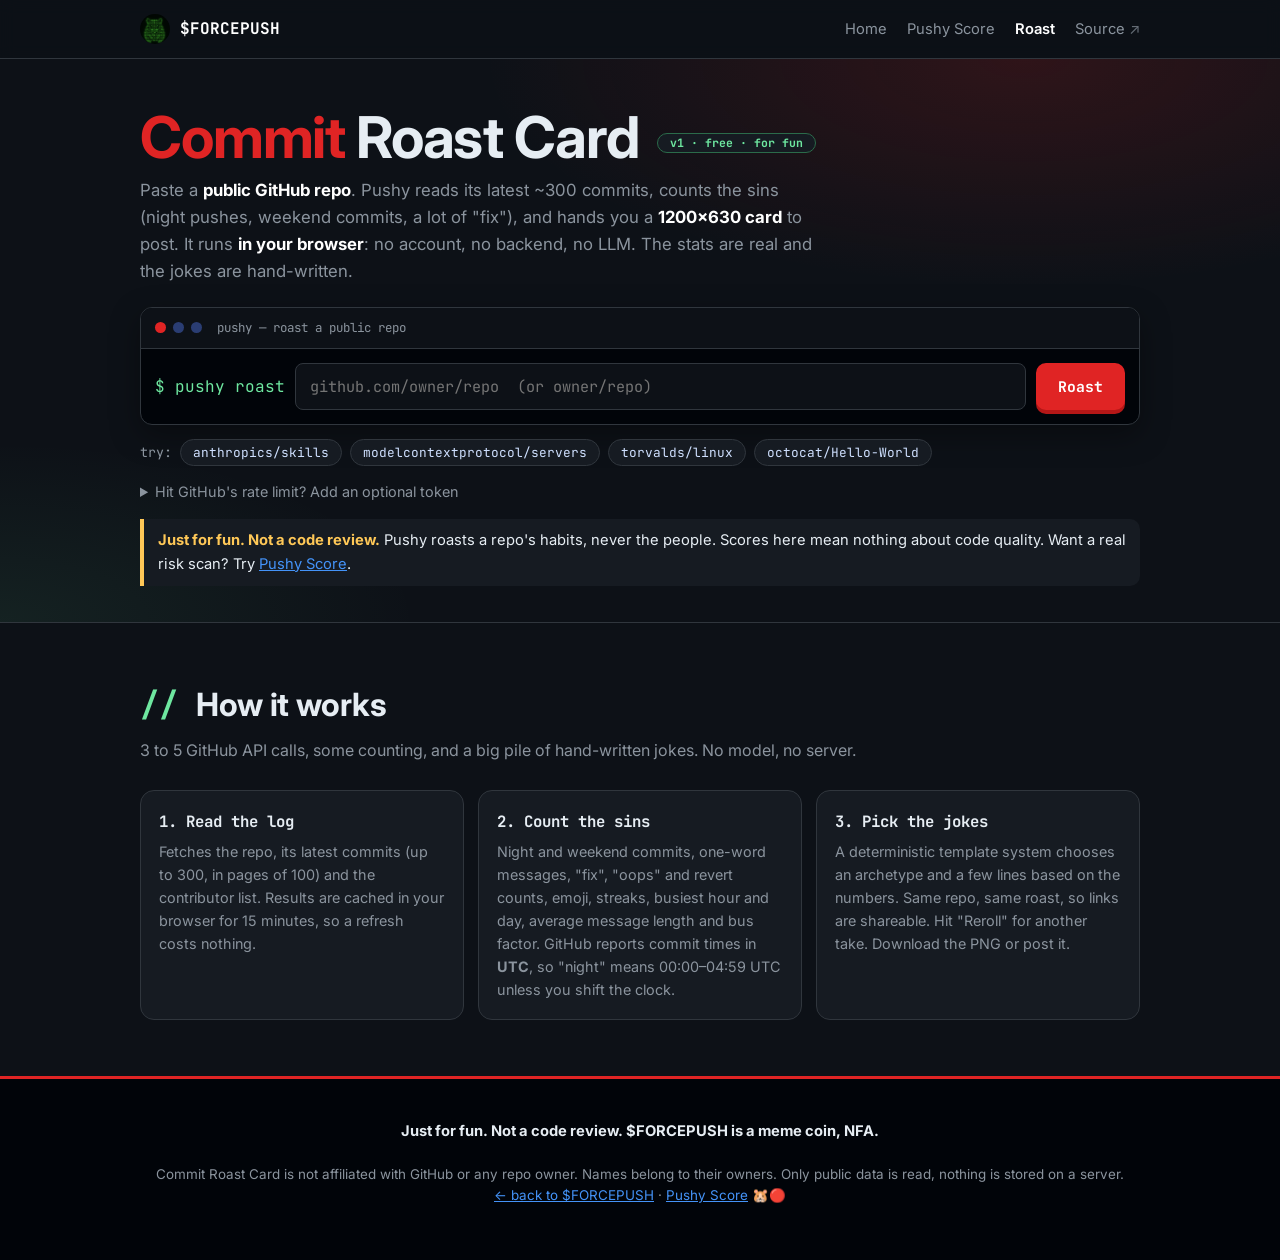
==== roast/index.html @ abfd8103 "Pushy Action v1 live, add Commit Roast Card" ====
<!DOCTYPE html>
<html lang="en">
<head>
<meta charset="utf-8">
<meta name="viewport" content="width=device-width, initial-scale=1">
<title>Commit Roast Card — get your repo roasted by Pushy | $FORCEPUSH</title>
<meta name="description" content="Paste a public GitHub repo and get a shareable 1200×630 roast card built from its real commit stats. Free, client-side, no LLM. Just for fun, not a code review.">
<meta name="theme-color" content="#0d1117">
<link rel="icon" type="image/jpeg" href="../pp-avatar.jpg">
<link rel="preconnect" href="https://fonts.googleapis.com">
<link rel="preconnect" href="https://fonts.gstatic.com" crossorigin>
<link href="https://fonts.googleapis.com/css2?family=Inter:wght@400;500;600;700;800&family=JetBrains+Mono:wght@400;500;600;700&display=swap" rel="stylesheet">
<link rel="stylesheet" href="roast.css">
</head>
<body>

<nav>
  <div class="wrap">
    <a class="brand" href="../"><img src="../pp-avatar.jpg" alt="" width="30" height="30">$FORCEPUSH</a>
    <ul>
      <li><a href="../">Home</a></li>
      <li><a href="../score/">Pushy Score</a></li>
      <li><a href="./" class="on" aria-current="page">Roast</a></li>
      <li><a href="https://github.com/forcepushcoin/pushy" target="_blank" rel="noopener noreferrer" class="ext">Source</a></li>
    </ul>
  </div>
</nav>

<header class="hero" id="top">
  <div class="wrap">
    <h1><span>Commit</span> Roast Card <span class="pill live">v1 · free · for fun</span></h1>
    <p class="lead">Paste a <b>public GitHub repo</b>. Pushy reads its latest ~300 commits, counts the sins (night pushes, weekend commits, a lot of "fix"), and hands you a <b>1200×630 card</b> to post. It runs <b>in your browser</b>: no account, no backend, no LLM. The stats are real and the jokes are hand-written.</p>

    <div class="term">
      <div class="bar"><i></i><i></i><i></i><span>pushy — roast a public repo</span></div>
      <form class="scanform" id="form" autocomplete="off">
        <span class="ps">$ pushy roast</span>
        <input type="text" id="repo" name="repo" placeholder="github.com/owner/repo  (or owner/repo)" aria-label="GitHub repository" spellcheck="false" autocapitalize="off">
        <button class="btn primary" id="go" type="submit">Roast</button>
      </form>
    </div>

    <div class="chips" id="examples"><small>try:</small></div>

    <details class="tok">
      <summary>Hit GitHub's rate limit? Add an optional token</summary>
      <p style="margin:8px 0 0">Anonymous GitHub API access is limited to <b>60 requests/hour per IP</b>; a roast uses 3 to 5. A token (no scopes needed) raises that to 5,000. It stays in this tab's memory, is sent only to <code>api.github.com</code>, and is never saved.</p>
      <input type="password" id="token" placeholder="github_pat_… (optional)" autocomplete="off" spellcheck="false" aria-label="Optional GitHub token">
    </details>

    <div class="always"><b>Just for fun. Not a code review.</b> Pushy roasts a repo's habits, never the people. Scores here mean nothing about code quality. Want a real risk scan? Try <a href="../score/">Pushy Score</a>.</div>
  </div>
</header>

<section id="progress" hidden>
  <div class="wrap">
    <div class="term"><div class="bar"><i></i><i></i><i></i><span id="progtitle">warming up the grill…</span></div>
      <div class="pbar"><div class="pbar-top"><b id="pbar-msg">Sniffing around…</b><span id="pbar-n"></span></div><div class="pbar-track done" role="progressbar" aria-valuemin="0" aria-valuemax="100" aria-valuenow="0" id="pbar-track"><span id="pbar-fill" style="width:4%"></span></div></div>
    </div>
  </div>
</section>

<section id="error" hidden><div class="wrap" id="errbox"></div></section>

<section id="result" hidden>
  <div class="wrap">
    <div class="cardwrap">
      <div class="cardbox"><canvas id="card" width="1200" height="630" role="img" aria-label="Your roast card"></canvas></div>
      <aside class="side" id="side"></aside>
    </div>
    <div class="runmeta" id="runmeta"></div>
    <div class="receipts" id="receipts"></div>
  </div>
</section>

<section id="how">
  <div class="wrap">
    <h2><span class="c">// </span>How it works</h2>
    <p class="sub">3 to 5 GitHub API calls, some counting, and a big pile of hand-written jokes. No model, no server.</p>
    <div class="cards">
      <div class="card"><h3>1. Read the log</h3><p>Fetches the repo, its latest commits (up to 300, in pages of 100) and the contributor list. Results are cached in your browser for 15 minutes, so a refresh costs nothing.</p></div>
      <div class="card"><h3>2. Count the sins</h3><p>Night and weekend commits, one-word messages, "fix", "oops" and revert counts, emoji, streaks, busiest hour and day, average message length and bus factor. GitHub reports commit times in <b>UTC</b>, so "night" means 00:00–04:59 UTC unless you shift the clock.</p></div>
      <div class="card"><h3>3. Pick the jokes</h3><p>A deterministic template system chooses an archetype and a few lines based on the numbers. Same repo, same roast, so links are shareable. Hit "Reroll" for another take. Download the PNG or post it.</p></div>
    </div>
  </div>
</section>

<footer>
  <div class="wrap">
    <p class="foot"><b>Just for fun. Not a code review. $FORCEPUSH is a meme coin, NFA.</b></p>
    <p class="copy">Commit Roast Card is not affiliated with GitHub or any repo owner. Names belong to their owners. Only public data is read, nothing is stored on a server.<br><a href="../">← back to $FORCEPUSH</a> · <a href="../score/">Pushy Score</a> 🐹🔴</p>
  </div>
</footer>
<div class="toast" id="toast" role="status"></div>

<script src="roast.js"></script>
<script src="card.js"></script>
<script src="app.js"></script>
</body>
</html>
---- roast/roast.css ----
:root{
  --navy:#0d1117; --navy-2:#161b22; --navy-3:#010409;
  --red:#e02424; --red-d:#b51717;
  --ink:#e6edf3; --muted:#8b949e; --line:#30363d;
  --green:#6ee7a0; --amber:#ffc857; --orange:#f08a24;
  --mono: "JetBrains Mono", ui-monospace, SFMono-Regular, Menlo, Consolas, "Liberation Mono", monospace;
  --sans: "Inter", system-ui, -apple-system, "Segoe UI", Roboto, Helvetica, Arial, sans-serif;
}
*{box-sizing:border-box}
html{scroll-behavior:smooth}
body{margin:0;background:var(--navy);color:var(--ink);font-family:var(--sans);line-height:1.6;-webkit-font-smoothing:antialiased}
a{color:#4493f8} a:hover{color:#79b8ff}
code,.mono{font-family:var(--mono)}
.wrap{max-width:1040px;margin:0 auto;padding:0 20px}
section{padding:56px 0;border-top:1px solid var(--line)}
h2{font-size:clamp(1.5rem,3.2vw,2rem);margin:0 0 8px;letter-spacing:-.01em}
h2 .c{color:var(--green);font-family:var(--mono)}
h3{margin:0 0 6px}
.sub{color:var(--muted);margin:0 0 26px}
[hidden]{display:none!important}

nav{position:sticky;top:0;z-index:10;background:rgba(13,17,23,.92);backdrop-filter:blur(8px);border-bottom:1px solid var(--line)}
nav .wrap{display:flex;align-items:center;justify-content:space-between;height:58px}
nav .brand{font-family:var(--mono);font-weight:700;color:#fff;text-decoration:none;display:flex;align-items:center;gap:10px}
nav .brand img{width:30px;height:30px;border-radius:50%}
nav ul a.ext::after{content:" ↗";opacity:.7}
nav ul{display:flex;gap:20px;list-style:none;margin:0;padding:0}
nav ul a{color:var(--muted);text-decoration:none;font-size:.92rem}
nav ul a:hover{color:#fff}

.hero{padding:48px 0 44px;border-top:0;background:radial-gradient(900px 380px at 80% 0%,rgba(224,36,36,.16),transparent 60%),radial-gradient(700px 300px at 0% 100%,rgba(110,231,160,.08),transparent 60%)}
.hero h1{font-size:clamp(2.2rem,6vw,3.6rem);line-height:1.05;margin:0 0 10px;letter-spacing:-.02em}
.hero h1 span{color:var(--red)}
.pill{display:inline-block;font-family:var(--mono);font-size:.74rem;border:1px solid var(--line);background:var(--navy-2);color:var(--muted);border-radius:999px;padding:3px 12px;vertical-align:middle;margin-left:8px;letter-spacing:0}
.pill.live{color:var(--green);border-color:#2b6b4a}
.lead{color:var(--muted);max-width:680px;margin:0 0 22px;font-size:1.05rem}
.lead b{color:#fff}

/* terminal-style form */
.term{background:var(--navy-3);border:1px solid var(--line);border-radius:12px;overflow:hidden;box-shadow:0 10px 30px rgba(0,0,0,.35)}
.term .bar{display:flex;gap:7px;align-items:center;padding:10px 14px;background:#0d1117;border-bottom:1px solid var(--line)}
.term .bar i{width:11px;height:11px;border-radius:50%;background:#2a3d73;display:block}
.term .bar i:first-child{background:var(--red)}
.term .bar span{margin-left:8px;color:var(--muted);font-family:var(--mono);font-size:.78rem}
.scanform{display:flex;gap:10px;align-items:center;padding:14px;flex-wrap:wrap}
.scanform .ps{font-family:var(--mono);color:var(--green);white-space:nowrap}
.scanform input[type=text]{flex:1 1 280px;min-width:0;background:#0d1117;border:1px solid var(--line);color:#fff;border-radius:8px;padding:12px 14px;font-family:var(--mono);font-size:.95rem;outline:none}
.scanform input[type=text]:focus{border-color:var(--green);box-shadow:0 0 0 3px rgba(110,231,160,.15)}
.btn{display:inline-block;padding:12px 20px;border-radius:10px;font-weight:700;text-decoration:none;font-family:var(--mono);font-size:.92rem;border:2px solid var(--red);cursor:pointer;transition:transform .08s,background .15s;color:#fff;background:transparent}
.btn.primary{background:var(--red);box-shadow:0 4px 0 var(--red-d)}
.btn.primary:active{transform:translateY(3px);box-shadow:0 1px 0 var(--red-d)}
.btn.primary[disabled]{opacity:.6;cursor:progress}
.btn.ghost:hover{background:var(--navy-2)}
.btn.sm{padding:8px 14px;font-size:.82rem;border-radius:8px}
.chips{display:flex;flex-wrap:wrap;gap:8px;margin:14px 0 0;align-items:center}
.chips small{color:var(--muted);font-family:var(--mono)}
.chip{font-family:var(--mono);font-size:.8rem;background:var(--navy-2);color:#cfe0ff;border:1px solid var(--line);border-radius:999px;padding:4px 12px;cursor:pointer}
.chip:hover{border-color:var(--green);color:#fff}
.chip.on{background:var(--green);color:var(--navy);border-color:var(--green);font-weight:700}
details.tok{margin-top:14px;color:var(--muted);font-size:.9rem}
details.tok summary{cursor:pointer}
details.tok input{background:#0d1117;border:1px solid var(--line);color:#fff;border-radius:8px;padding:8px 12px;font-family:var(--mono);width:min(420px,100%);margin-top:8px}
.always{margin-top:16px;padding:10px 14px;border-left:4px solid var(--amber);background:var(--navy-2);border-radius:0 10px 10px 0;font-size:.92rem}
.always b{color:var(--amber)}

/* progress */
#progress pre{margin:0;padding:16px 18px;font-family:var(--mono);font-size:.88rem;line-height:1.7;white-space:pre-wrap;color:#cfe0ff;min-height:120px}
#progress .ok{color:var(--green)} #progress .d{color:var(--muted)} #progress .e{color:#ff7b7b}
.cur{display:inline-block;width:.55em;height:1.05em;background:#cfe0ff;vertical-align:-2px;animation:blink 1s steps(1) infinite}
@keyframes blink{50%{opacity:0}}

/* error */
.errbox{border:2px solid var(--red);background:#1a0f1f;border-radius:14px;padding:22px 24px}
.errbox h3{color:#ff8a8a;font-size:1.2rem}
.errbox p{margin:6px 0;color:var(--ink)}
.errbox ul{margin:8px 0 0;padding-left:20px;color:var(--muted)}

/* result */

.panel{margin-top:22px}
.panel h2{font-size:1.35rem}

.fix b,.why b{font-family:var(--mono);font-size:.78rem;text-transform:uppercase;letter-spacing:.04em;color:var(--muted)}

.row{display:flex;flex-wrap:wrap;gap:10px}

/* how / rules */
.cards{display:grid;grid-template-columns:repeat(3,1fr);gap:14px}
.card{background:var(--navy-2);border:1px solid var(--line);border-radius:14px;padding:18px}
.card h3{font-family:var(--mono);font-size:.98rem}
.card p{margin:0;color:var(--muted);font-size:.9rem}

footer{background:var(--navy-3);border-top:3px solid var(--red);padding:26px 0 40px}
.copy{margin-top:20px;color:var(--muted);font-size:.84rem;text-align:center}
.toast{position:fixed;left:50%;bottom:24px;transform:translateX(-50%) translateY(20px);background:#fff;color:var(--navy);padding:10px 16px;border-radius:10px;font-weight:700;opacity:0;pointer-events:none;transition:.2s;z-index:50}
.toast.show{opacity:1;transform:translateX(-50%)}

@media (max-width:900px){
  .cards{grid-template-columns:1fr 1fr}
  nav ul{display:none}
}
@media (max-width:520px){
  section{padding:42px 0}
}
@media (prefers-reduced-motion:reduce){html{scroll-behavior:auto}.cur{animation:none}}

/* compact disclaimer */
.minidisc{margin:26px 0 0;padding:8px 14px;border:1px solid var(--line);border-left:3px solid var(--amber);border-radius:8px;background:rgba(255,200,87,.04);font-size:.8rem;color:var(--muted);font-family:var(--mono);line-height:1.5}
.minidisc p{margin:0}.minidisc b{color:var(--amber);font-weight:600}
.minidisc ul{margin:8px 0 2px;padding-left:18px;font-family:var(--sans);font-size:.86rem}.minidisc li{margin:4px 0}.minidisc strong{color:var(--ink)}
.linkbtn{background:none;border:0;padding:0 0 0 6px;color:var(--green);font:inherit;text-decoration:underline;cursor:pointer}
/* progress bar */
.pbar{padding:16px 18px 4px}
.pbar-top{display:flex;justify-content:space-between;gap:12px;font-family:var(--mono);font-size:.9rem;color:var(--ink)}
.pbar-top span{color:var(--green)}
.pbar-track{height:12px;margin-top:10px;border-radius:999px;background:var(--navy-3);border:1px solid var(--line);overflow:hidden}
.pbar-track span{display:block;height:100%;width:0;background:repeating-linear-gradient(135deg,var(--green) 0 10px,#4fc88a 10px 20px);background-size:28px 28px;border-radius:999px;transition:width .15s linear;animation:pstripe .9s linear infinite}
.pbar-track.done span{animation:none;background:var(--green)}
.pbar-sub{margin-top:8px;font-family:var(--mono);font-size:.76rem;color:var(--muted);min-height:1.2em;white-space:nowrap;overflow:hidden;text-overflow:ellipsis}
@keyframes pstripe{to{background-position:28px 0}}
@media (prefers-reduced-motion:reduce){.pbar-track span{animation:none}}

/* ---- Roast-specific ---- */
nav ul a.on{color:#fff;font-weight:600}
.hero h1 .pill{font-size:.72rem}
.hero{padding-bottom:36px}
.cardwrap{display:grid;grid-template-columns:minmax(0,1.6fr) minmax(0,1fr);gap:22px;align-items:start}
.cardbox{background:var(--navy-3);border:1px solid var(--line);border-radius:14px;padding:10px;box-shadow:0 10px 30px rgba(0,0,0,.35)}
.cardbox canvas{display:block;width:100%;height:auto;border-radius:8px;aspect-ratio:1200/630}
.side{background:var(--navy-2);border:1px solid var(--line);border-radius:14px;padding:18px 20px}
.side h2{font-size:1.4rem;margin:0 0 2px;color:var(--green);line-height:1.15}
.side .repoline{font-family:var(--mono);font-size:.82rem;color:var(--muted);margin:0 0 10px;word-break:break-all}
.side .roasttext{margin:0 0 14px;font-size:.98rem;color:var(--ink)}
.side .roasttext span{display:inline}
.actions{display:flex;flex-wrap:wrap;gap:10px;margin:6px 0 4px}
.themes{margin:14px 0 4px;display:flex;flex-wrap:wrap;gap:8px;align-items:center}
.themes small,.opt small{color:var(--muted);font-family:var(--mono);font-size:.76rem}
.opt{display:flex;flex-wrap:wrap;gap:10px;align-items:center;margin-top:10px}
.opt select{background:var(--navy-3);border:1px solid var(--line);color:var(--ink);border-radius:8px;padding:6px 8px;font-family:var(--mono);font-size:.8rem}
.planned{font-family:var(--mono);font-size:.7rem;color:var(--muted);border:1px dashed var(--line);border-radius:999px;padding:2px 10px}
.xnote{font-size:.76rem;color:var(--muted);margin:8px 0 0}
.runmeta{font-family:var(--mono);font-size:.76rem;color:var(--muted);margin:14px 2px 0}
.receipts{margin-top:30px}
.receipts h2{font-size:1.35rem;margin:0 0 12px}
.stats{display:grid;grid-template-columns:repeat(6,1fr);gap:10px}
.stat{background:var(--navy-2);border:1px solid var(--line);border-radius:12px;padding:12px 12px 10px}
.stat b{display:block;font-family:var(--mono);font-size:1.35rem;color:#fff;line-height:1.2}
.stat span{display:block;color:var(--muted);font-size:.74rem;line-height:1.3;margin-top:2px}
.twocol{display:grid;grid-template-columns:1fr 1fr;gap:14px;margin-top:14px}
.box{background:var(--navy-2);border:1px solid var(--line);border-radius:12px;padding:14px 16px;min-width:0}
.box h3{font-family:var(--mono);font-size:.86rem;margin:0 0 10px;color:var(--muted);font-weight:600;text-transform:uppercase;letter-spacing:.04em}
.hist{display:flex;align-items:flex-end;gap:3px;height:96px}
.hist i{flex:1;background:#2f6f50;border-radius:3px 3px 0 0;min-height:2px;display:block}
.hist i.night{background:var(--red)}
.histlab{display:flex;justify-content:space-between;font-family:var(--mono);font-size:.68rem;color:var(--muted);margin-top:4px}
.wdays{display:flex;flex-direction:column;gap:5px}
.wd{display:grid;grid-template-columns:34px 1fr 34px;gap:8px;align-items:center;font-family:var(--mono);font-size:.74rem;color:var(--muted)}
.wd div{height:8px;background:#21262d;border-radius:6px;overflow:hidden}.wd div i{display:block;height:100%;background:var(--green);border-radius:6px}
.wd.we div i{background:var(--amber)}
.tags{display:flex;flex-wrap:wrap;gap:6px}
.tag{font-family:var(--mono);font-size:.78rem;border:1px solid var(--line);border-radius:999px;padding:3px 10px;background:var(--navy-3);color:#cfe0ff}
.tag em{font-style:normal;color:var(--muted);margin-left:4px}
.msgs{list-style:none;margin:0;padding:0;font-family:var(--mono);font-size:.8rem}
.msgs li{padding:4px 0;border-bottom:1px dotted rgba(255,255,255,.1);word-break:break-word;color:#cfe0ff}
.msgs li em{font-style:normal;color:var(--muted);margin-left:6px}
.caveat{margin-top:14px;font-size:.82rem;color:var(--muted)}
.empty{color:var(--muted);font-size:.86rem;margin:0}
#progress .pbar{padding-bottom:16px}
footer .foot{text-align:center;font-size:.92rem;color:var(--ink)}
@media (max-width:900px){.cardwrap{grid-template-columns:1fr}.stats{grid-template-columns:repeat(3,1fr)}.twocol{grid-template-columns:1fr}.cards{grid-template-columns:1fr}}
@media (max-width:520px){.stats{grid-template-columns:repeat(2,1fr)}.actions .btn{flex:1 1 140px;text-align:center}}
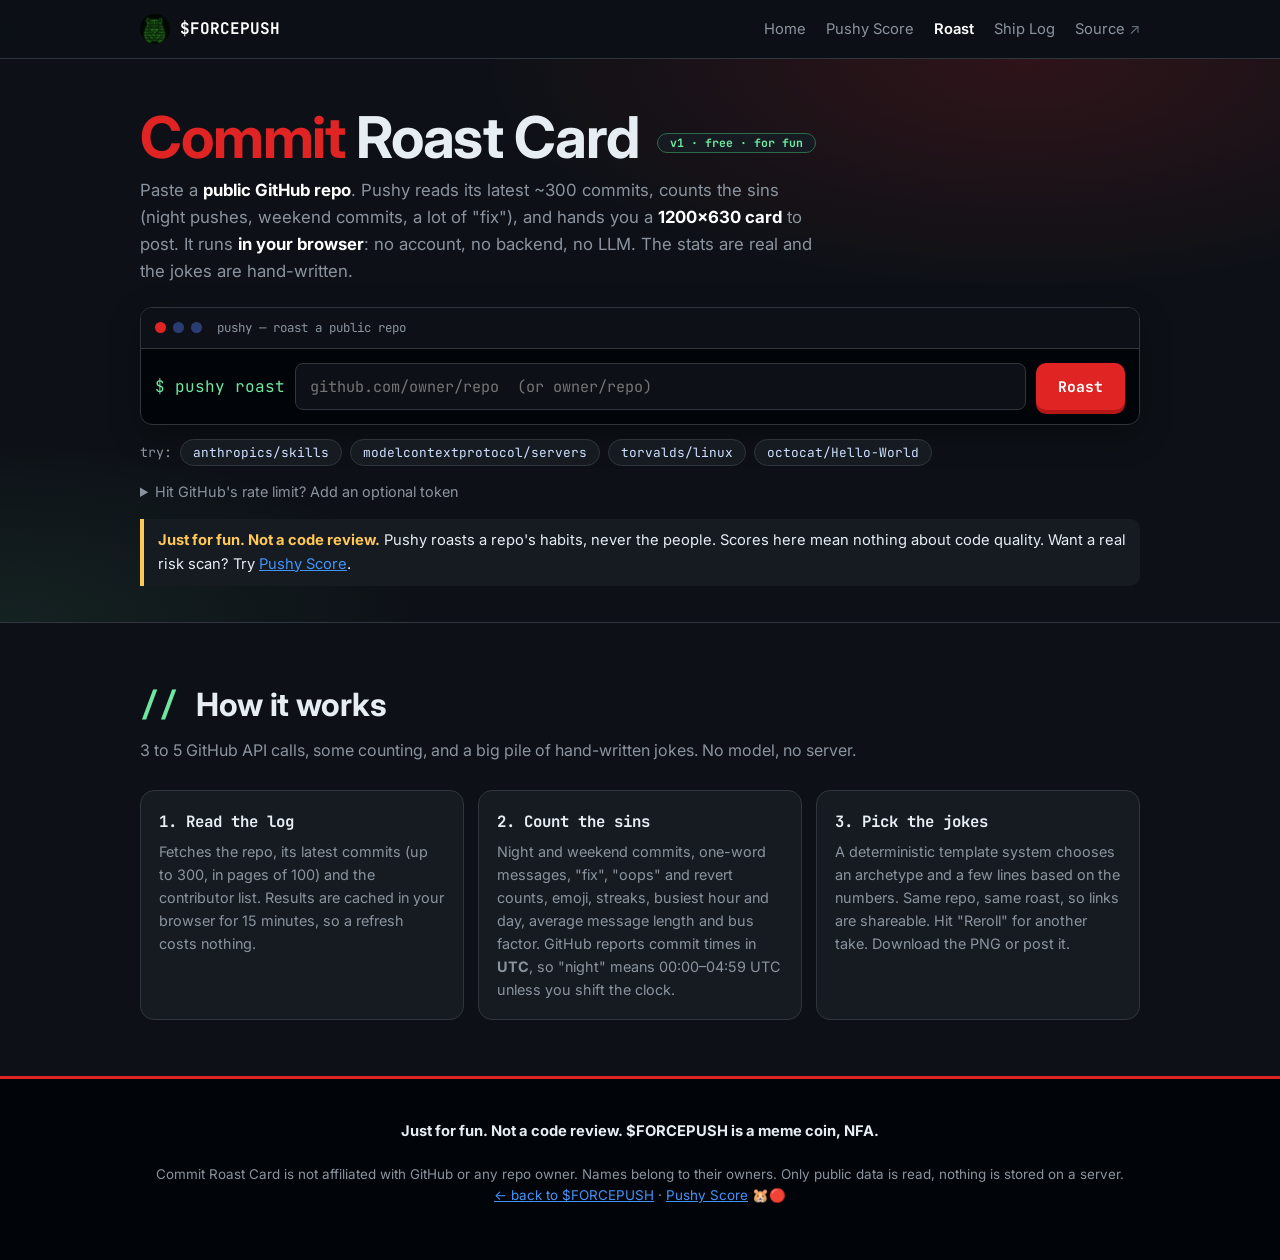
==== commit 6de3c867: "Add Ship Log, Watchlist live" ====
--- a/roast/index.html
+++ b/roast/index.html
@@ -21,6 +21,7 @@
       <li><a href="../">Home</a></li>
       <li><a href="../score/">Pushy Score</a></li>
       <li><a href="./" class="on" aria-current="page">Roast</a></li>
+      <li><a href="../shiplog/">Ship Log</a></li>
       <li><a href="https://github.com/forcepushcoin/pushy" target="_blank" rel="noopener noreferrer" class="ext">Source</a></li>
     </ul>
   </div>
